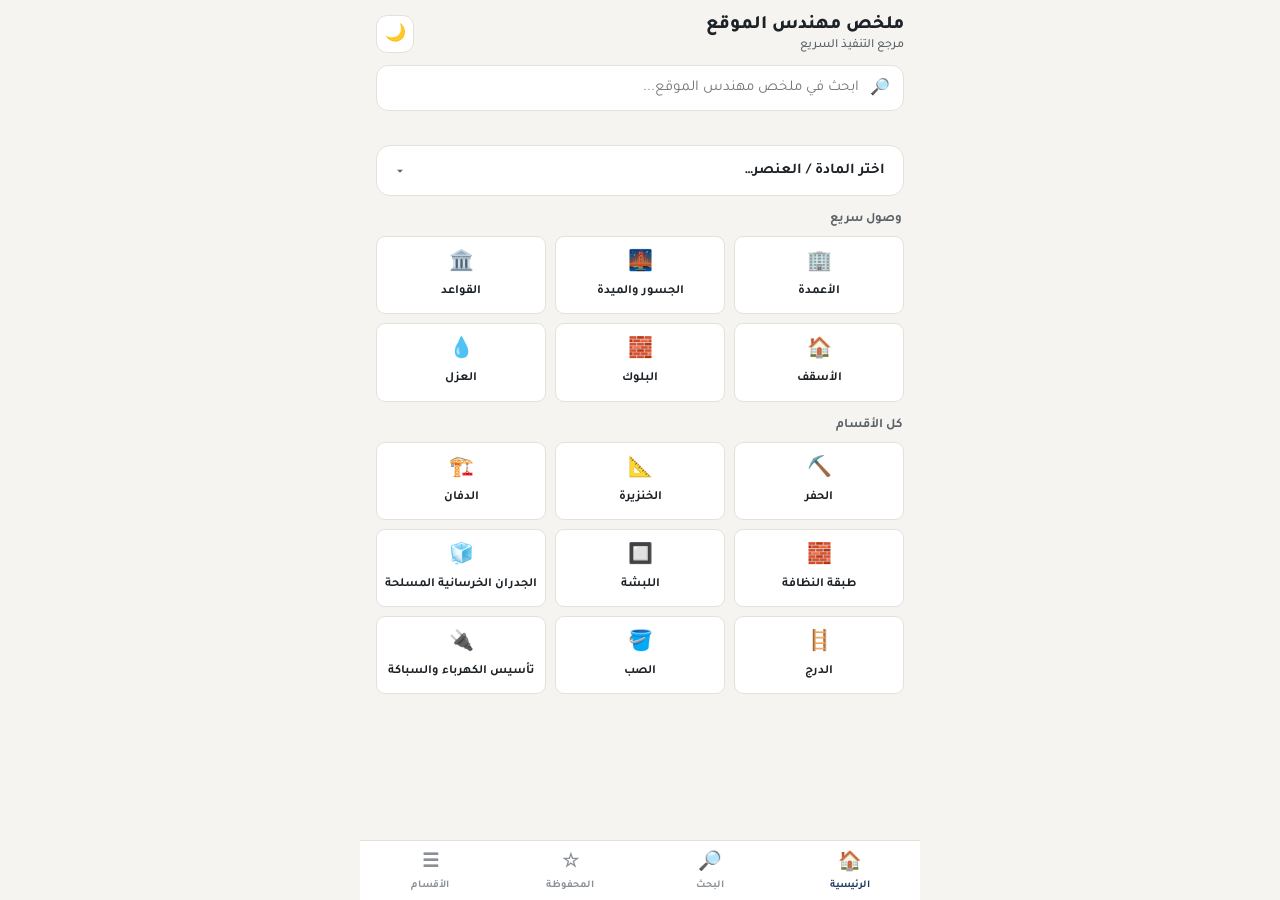
==== index.html @ 136dbfc5 "Add files via upload" ====
<!DOCTYPE html>
<html lang="ar" dir="rtl">
<head>
<meta charset="UTF-8">
<meta name="viewport" content="width=device-width, initial-scale=1.0, maximum-scale=1.0, viewport-fit=cover">
<title>ملخص مهندس الموقع — مرجع التنفيذ السريع</title>
<link rel="preconnect" href="https://fonts.googleapis.com">
<link href="https://fonts.googleapis.com/css2?family=Tajawal:wght@400;500;700;800&display=swap" rel="stylesheet">
<link rel="stylesheet" href="styles.css">
</head>
<body>
<div id="app">

  <div class="topbar">
    <div class="topbar-row">
      <div class="brand">
        <h1>ملخص مهندس الموقع</h1>
        <span>مرجع التنفيذ السريع</span>
      </div>
      <button class="icon-btn" id="themeToggle" title="الوضع الليلي">🌙</button>
    </div>
    <div class="search-wrap">
      <input class="search-input" id="searchInput" type="text" placeholder="ابحث في ملخص مهندس الموقع...">
      <span class="search-icon">🔎</span>
      <button class="search-clear" id="searchClear">✕</button>
    </div>
    <div class="breadcrumb" id="breadcrumb"></div>
  </div>

  <div class="content" id="content"></div>

  <div class="bottom-nav" id="bottomNav">
    <button class="nav-btn active" data-nav="home"><span class="nicon">🏠</span>الرئيسية</button>
    <button class="nav-btn" data-nav="search"><span class="nicon">🔎</span>البحث</button>
    <button class="nav-btn" data-nav="fav"><span class="nicon">☆</span>المحفوظة</button>
    <button class="nav-btn" data-nav="cats"><span class="nicon">☰</span>الأقسام</button>
  </div>

  <div class="lightbox" id="lightbox">
    <button class="lightbox-close" id="lightboxClose">✕</button>
    <img id="lightboxImg" src="" alt="">
  </div>

</div>

<script src="categories.js"></script>
<script src="entries.js"></script>
<script src="app.js"></script>
</body>
</html>
---- styles.css ----
:root{
  --bg:#F5F4F1;
  --surface:#FFFFFF;
  --surface-2:#FBFAF8;
  --border:#E4E1DA;
  --ink:#1D2226;
  --ink-dim:#5B6167;
  --ink-faint:#8A9096;
  --accent:#1F3A5F;      /* blueprint navy */
  --accent-ink:#FFFFFF;
  --amber:#B3690F;       /* highlight / numbers */
  --amber-bg:#FCEFDD;
  --warn:#A5311F;
  --warn-bg:#FBEAE6;
  --prefer:#2A5D8C;
  --prefer-bg:#E7F0F8;
  --maybe:#6B5B8C;
  --maybe-bg:#EFEAF6;
  --special:#2A7A6C;
  --special-bg:#E6F3F0;
  --radius:14px;
  --radius-sm:9px;
  --shadow:0 1px 2px rgba(20,20,20,.04), 0 1px 10px rgba(20,20,20,.04);
  --nav-h:60px;
  --topbar-h:56px;
}

[data-theme="dark"]{
  --bg:#14171A;
  --surface:#1B1F23;
  --surface-2:#20242A;
  --border:#2B3036;
  --ink:#EDEEF0;
  --ink-dim:#AEB4BA;
  --ink-faint:#7A8087;
  --accent:#5A87B8;
  --accent-ink:#0E1114;
  --amber:#E0A855;
  --amber-bg:#3A2E16;
  --warn:#E08A7A;
  --warn-bg:#3A2119;
  --prefer:#7FB0DE;
  --prefer-bg:#182B3A;
  --maybe:#B3A2DE;
  --maybe-bg:#241E36;
  --special:#7FCBBB;
  --special-bg:#132824;
  --shadow:0 1px 2px rgba(0,0,0,.3), 0 2px 14px rgba(0,0,0,.35);
}

*{box-sizing:border-box;}
html,body{margin:0;padding:0;}
body{
  font-family:'Tajawal','Segoe UI',Tahoma,sans-serif;
  background:var(--bg);
  color:var(--ink);
  direction:rtl;
  -webkit-tap-highlight-color:transparent;
  overscroll-behavior-y:none;
}
button{font-family:inherit;}
#app{
  max-width:560px;
  margin:0 auto;
  min-height:100vh;
  background:var(--bg);
  position:relative;
  padding-bottom:calc(var(--nav-h) + 14px);
}

/* Top bar */
.topbar{
  position:sticky; top:0; z-index:30;
  background:var(--bg);
  padding:14px 16px 8px;
}
.topbar-row{
  display:flex; align-items:center; justify-content:space-between; gap:8px;
}
.brand{ display:flex; flex-direction:column; gap:1px; }
.brand h1{ margin:0; font-size:19px; font-weight:800; color:var(--ink); }
.brand span{ font-size:12.5px; color:var(--ink-dim); font-weight:500; }
.icon-btn{
  width:38px;height:38px;border-radius:11px;border:1px solid var(--border);
  background:var(--surface); color:var(--ink); display:flex;align-items:center;justify-content:center;
  font-size:17px; cursor:pointer; flex:none;
}
.icon-btn:active{ transform:scale(.94); }

/* Search bar */
.search-wrap{
  position:relative; margin-top:12px;
}
.search-input{
  width:100%; padding:13px 44px 13px 14px; border-radius:12px;
  border:1.5px solid var(--border); background:var(--surface); color:var(--ink);
  font-size:15px; font-family:inherit; outline:none;
}
.search-input:focus{ border-color:var(--accent); }
.search-icon{
  position:absolute; right:14px; top:50%; transform:translateY(-50%);
  color:var(--ink-faint); font-size:16px; pointer-events:none;
}
.search-clear{
  position:absolute; left:10px; top:50%; transform:translateY(-50%);
  width:26px;height:26px;border-radius:50%; border:none; background:var(--surface-2);
  color:var(--ink-dim); font-size:13px; cursor:pointer; display:none; align-items:center; justify-content:center;
}

/* Breadcrumb */
.breadcrumb{
  display:flex; align-items:center; gap:6px; flex-wrap:wrap;
  padding:12px 16px 2px; font-size:13.5px; color:var(--ink-dim);
}
.breadcrumb b{ color:var(--ink); cursor:pointer; font-weight:700;}
.breadcrumb .crumb{ cursor:pointer; }
.breadcrumb .crumb:hover{ color:var(--accent); }
.breadcrumb .sep{ color:var(--ink-faint); }

.content{ padding:6px 16px 10px; }

/* Section label */
.section-label{
  font-size:13px; color:var(--ink-dim); font-weight:700; margin:16px 2px 8px;
}

/* Quick access grid */
.quick-grid{
  display:grid; grid-template-columns:repeat(3,1fr); gap:9px; margin-top:6px;
}
.quick-btn{
  display:flex; flex-direction:column; align-items:center; justify-content:center; gap:6px;
  padding:14px 6px; border-radius:var(--radius-sm); border:1px solid var(--border);
  background:var(--surface); color:var(--ink); font-size:12.5px; font-weight:700;
  cursor:pointer; text-align:center; line-height:1.3;
}
.quick-btn .qicon{ font-size:20px; }
.quick-btn:active{ background:var(--surface-2); }

/* Category select card */
.select-card{
  border:1px solid var(--border); background:var(--surface); border-radius:var(--radius);
  padding:4px; margin-top:6px;
}
.select-native{
  width:100%; padding:13px 14px; border:none; background:transparent; color:var(--ink);
  font-size:15px; font-family:inherit; font-weight:700; appearance:none; -webkit-appearance:none;
  background-image:url("data:image/svg+xml;utf8,<svg xmlns='http://www.w3.org/2000/svg' width='14' height='14' viewBox='0 0 24 24'><path fill='%235B6167' d='M7 10l5 5 5-5z'/></svg>");
  background-repeat:no-repeat; background-position:left 12px center;
}

/* Chips */
.chip-row{
  display:flex; gap:8px; overflow-x:auto; padding:10px 16px 4px; scrollbar-width:none;
}
.chip-row::-webkit-scrollbar{ display:none; }
.chip{
  flex:none; padding:8px 14px; border-radius:999px; border:1px solid var(--border);
  background:var(--surface); color:var(--ink-dim); font-size:13px; font-weight:700; cursor:pointer;
  white-space:nowrap;
}
.chip.active{ background:var(--accent); color:var(--accent-ink); border-color:var(--accent); }
.chip .count{ opacity:.65; font-weight:500; margin-right:3px; }

.active-filters{
  display:flex; gap:7px; flex-wrap:wrap; padding:8px 16px 0;
}
.filter-pill{
  display:flex; align-items:center; gap:6px; background:var(--accent); color:var(--accent-ink);
  padding:6px 6px 6px 12px; border-radius:999px; font-size:12.5px; font-weight:700;
}
.filter-pill button{
  background:rgba(255,255,255,.25); border:none; color:inherit; width:18px;height:18px;border-radius:50%;
  font-size:11px; cursor:pointer; display:flex; align-items:center; justify-content:center;
}
.clear-filters{
  font-size:12.5px; color:var(--ink-dim); text-decoration:underline; cursor:pointer; padding:6px 4px;
}

/* Cards */
.result-count{ font-size:12.5px; color:var(--ink-faint); padding:10px 2px 2px; }
.card{
  background:var(--surface); border:1px solid var(--border); border-radius:var(--radius);
  padding:14px 14px 12px; margin-bottom:11px; position:relative;
}
.card.note-تحذير{ border-inline-start:4px solid var(--warn); }
.card.note-يُفضّل{ border-inline-start:4px solid var(--prefer); }
.card.note-احتمال{ border-inline-start:4px solid var(--maybe); }
.card.note-حالة\ خاصة{ border-inline-start:4px solid var(--special); }

.card-top{ display:flex; align-items:flex-start; justify-content:space-between; gap:10px; }
.card-title{ font-size:14.5px; font-weight:700; color:var(--ink); line-height:1.55; flex:1; }
.fav-btn{
  background:none; border:none; font-size:19px; cursor:pointer; color:var(--ink-faint); flex:none;
  padding:2px; line-height:1; margin-top:1px;
}
.fav-btn.active{ color:var(--amber); }

.card-body{ font-size:14.5px; line-height:1.85; color:var(--ink); margin-top:6px; }
.card-body.no-title{ flex:1; margin-top:0; font-weight:500; }
.card-body mark{ background:var(--amber-bg); color:var(--amber); border-radius:5px; padding:1px 4px; font-weight:700; }
.card-body.clamped{
  display:-webkit-box; -webkit-line-clamp:3; -webkit-box-orient:vertical; overflow:hidden;
}
.more-btn{
  background:none; border:none; color:var(--accent); font-size:13px; font-weight:700; cursor:pointer;
  padding:6px 0 0; display:block;
}

.badge-row{ display:flex; align-items:center; flex-wrap:wrap; gap:6px; margin-top:10px; }
.tag-badge{
  font-size:11px; font-weight:700; padding:3px 9px; border-radius:999px; background:var(--surface-2); color:var(--ink-dim);
}
.tag-badge.note-تحذير{ background:var(--warn-bg); color:var(--warn); }
.tag-badge.note-يُفضّل{ background:var(--prefer-bg); color:var(--prefer); }
.tag-badge.note-احتمال{ background:var(--maybe-bg); color:var(--maybe); }
.tag-badge.note-حالة\ خاصة{ background:var(--special-bg); color:var(--special); }

.card-path{ font-size:11.5px; color:var(--ink-faint); margin-top:8px; }

.card-img{
  margin-top:10px; border-radius:10px; overflow:hidden; border:1px solid var(--border); cursor:zoom-in;
}
.card-img img{ width:100%; display:block; }
.card-img .cap{ font-size:11.5px; color:var(--ink-dim); padding:6px 10px; background:var(--surface-2); }

/* Empty state */
.empty{
  text-align:center; padding:60px 20px; color:var(--ink-dim);
}
.empty .e-icon{ font-size:34px; margin-bottom:10px; }
.empty h3{ margin:0 0 6px; color:var(--ink); font-size:15.5px; }
.empty p{ margin:0; font-size:13.5px; }

/* Bottom nav */
.bottom-nav{
  position:fixed; bottom:0; left:50%; transform:translateX(-50%);
  width:100%; max-width:560px; height:var(--nav-h);
  background:var(--surface); border-top:1px solid var(--border);
  display:flex; z-index:40;
  padding-bottom:env(safe-area-inset-bottom,0);
}
.nav-btn{
  flex:1; display:flex; flex-direction:column; align-items:center; justify-content:center; gap:3px;
  background:none; border:none; color:var(--ink-faint); font-size:10.5px; font-weight:700; cursor:pointer;
}
.nav-btn .nicon{ font-size:19px; }
.nav-btn.active{ color:var(--accent); }

/* Image lightbox */
.lightbox{
  position:fixed; inset:0; background:rgba(0,0,0,.85); z-index:100;
  display:none; align-items:center; justify-content:center; padding:20px;
}
.lightbox.open{ display:flex; }
.lightbox img{ max-width:100%; max-height:90vh; border-radius:8px; }
.lightbox-close{
  position:absolute; top:16px; left:16px; width:36px;height:36px;border-radius:50%;
  background:rgba(255,255,255,.15); color:#fff; border:none; font-size:16px; cursor:pointer;
}

.hidden{ display:none !important; }

::selection{ background:var(--amber-bg); color:var(--amber); }
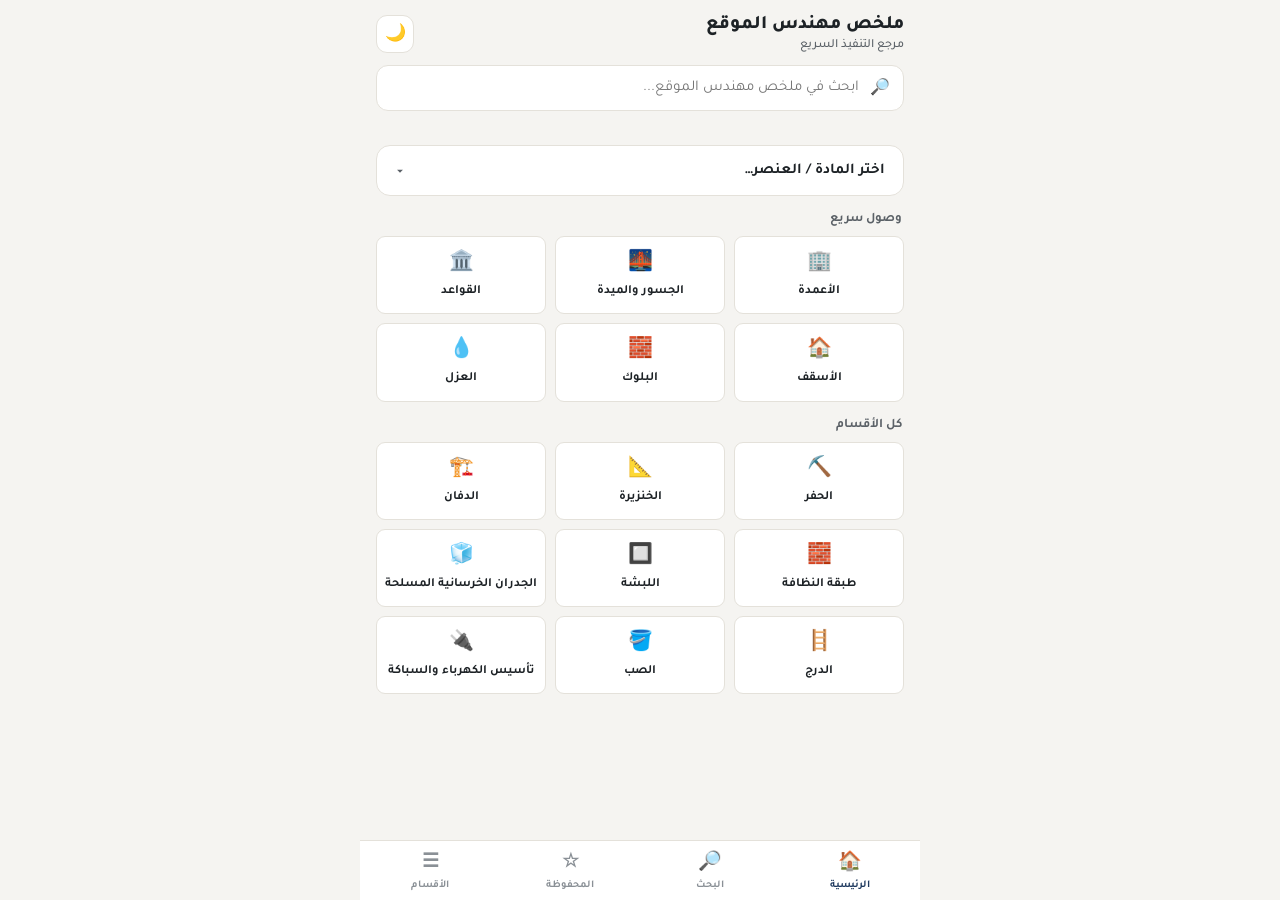
==== commit deb74602: "Update index.html" ====
--- a/index.html
+++ b/index.html
@@ -44,7 +44,7 @@
 </div>
 
 <script src="categories.js"></script>
-<script src="entries.js"></script>
+<script src="entries.js?v=20260916-1"></script>
 <script src="app.js"></script>
 </body>
 </html>
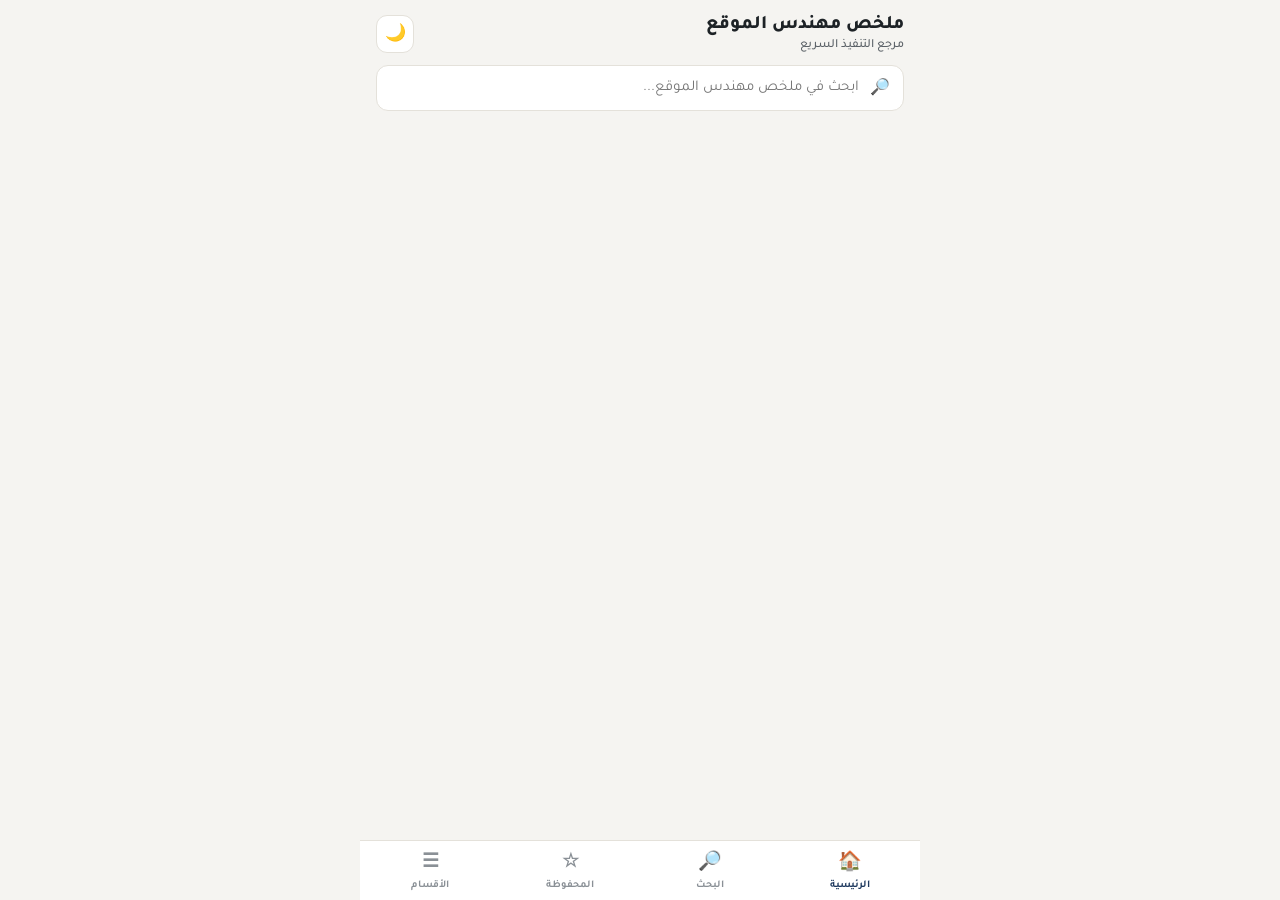
==== commit 899775fc: "Update index.html" ====
--- a/index.html
+++ b/index.html
@@ -43,7 +43,7 @@
 
 </div>
 
-<script src="categories.js"></script>
+<script src="categories.js?v=20260916-1"></script>
 <script src="entries.js?v=20260916-1"></script>
 <script src="app.js"></script>
 </body>
